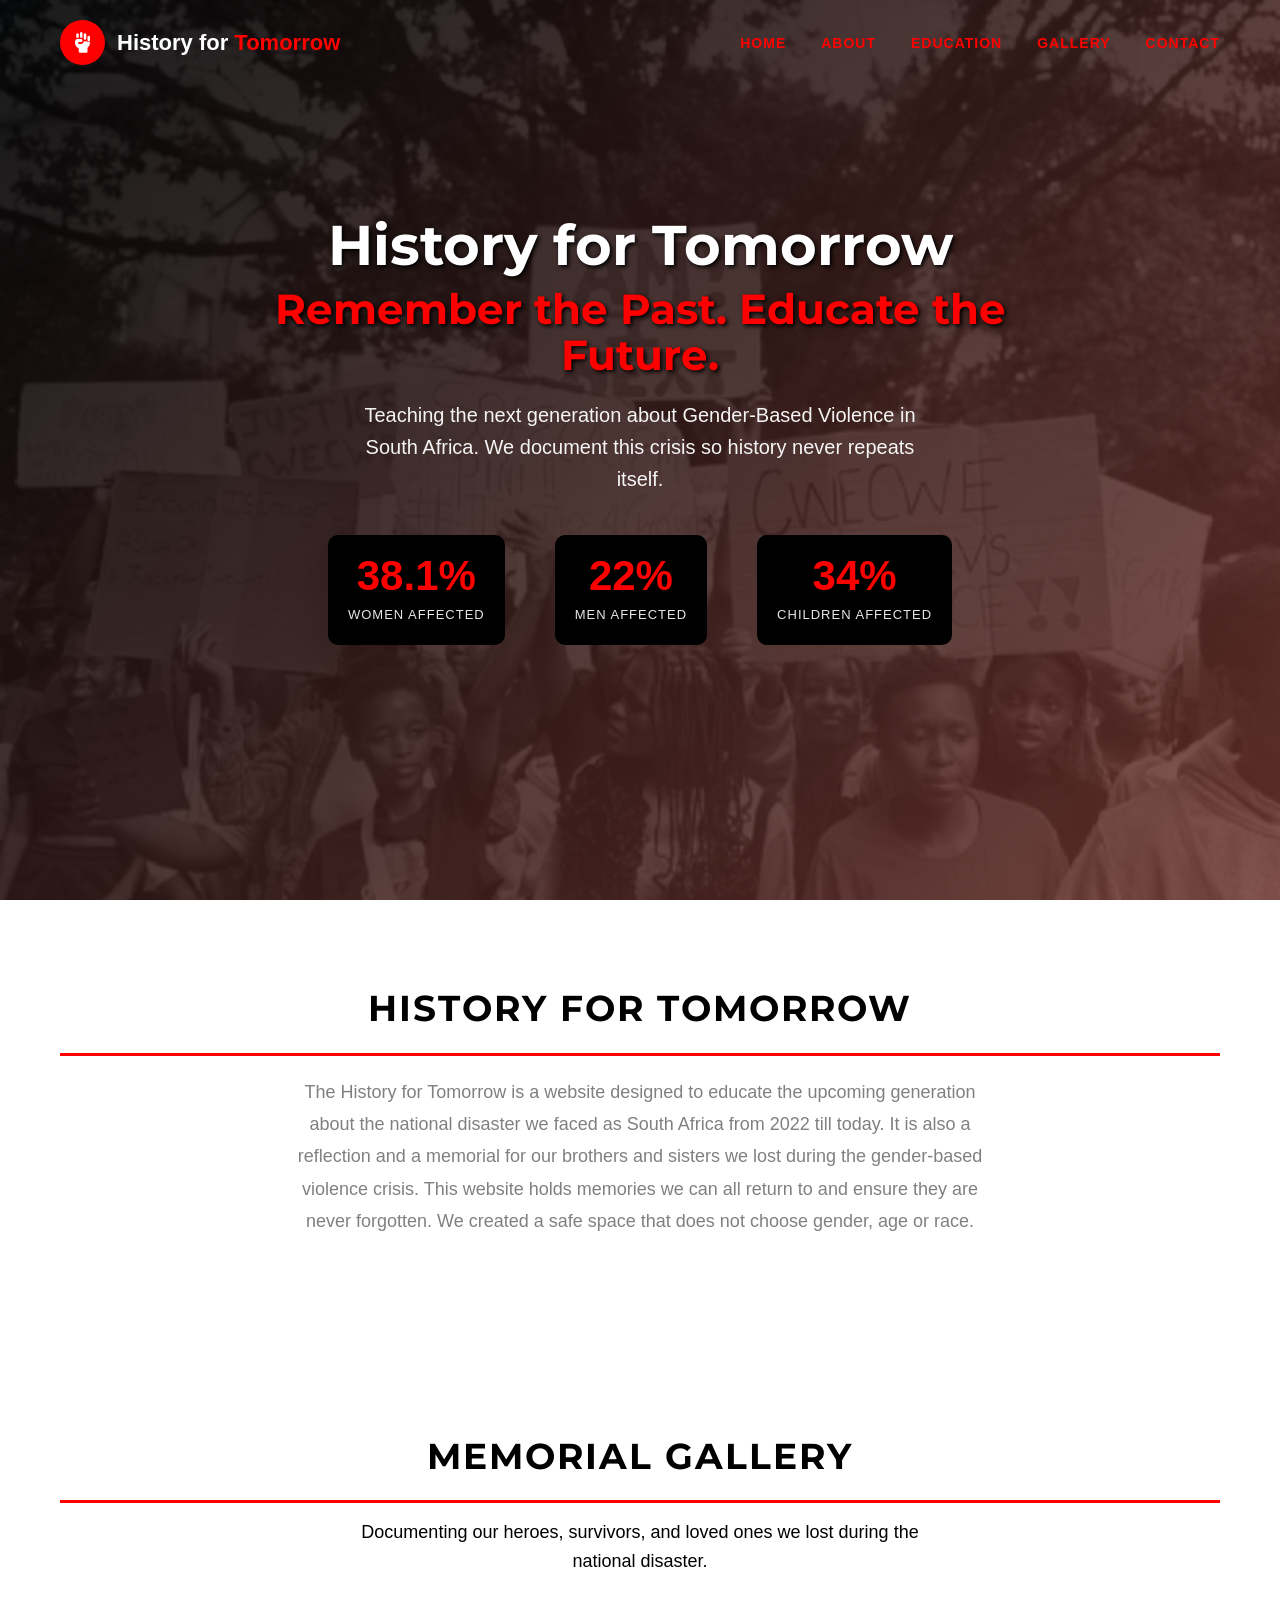
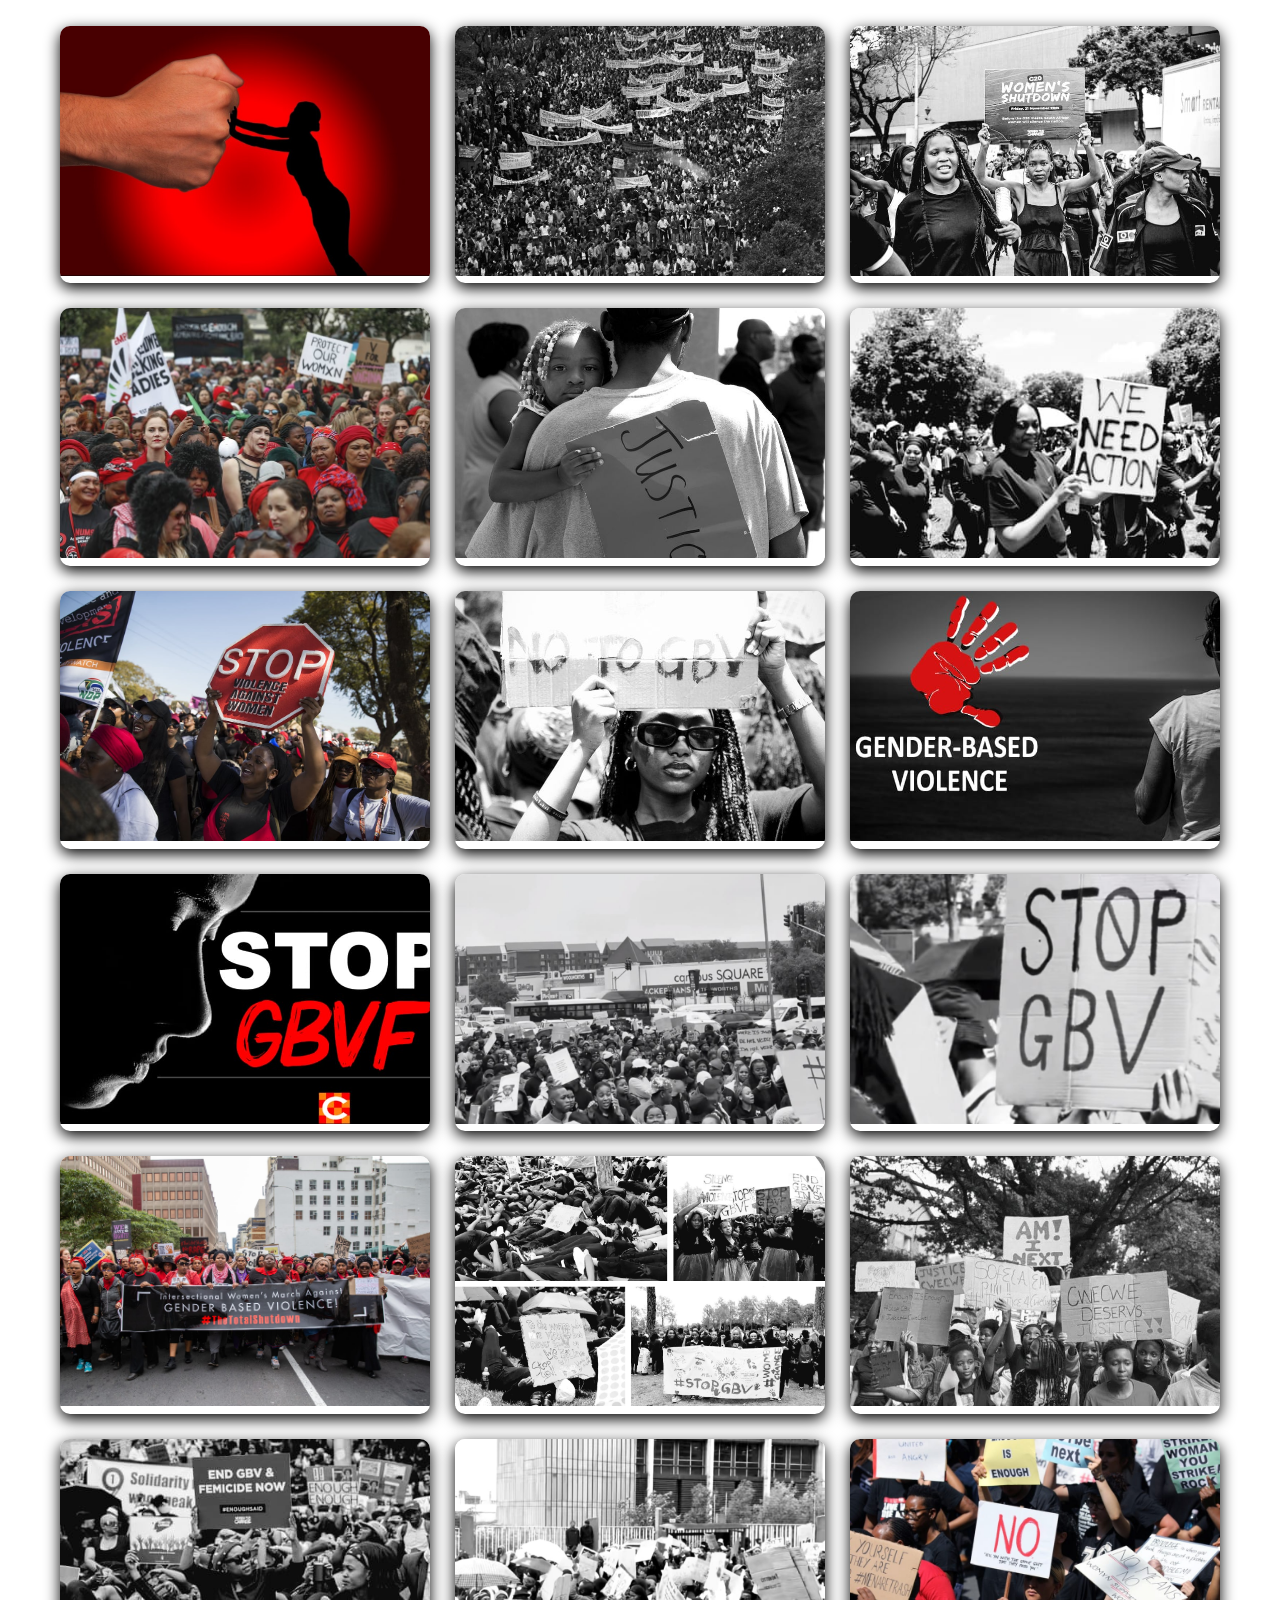
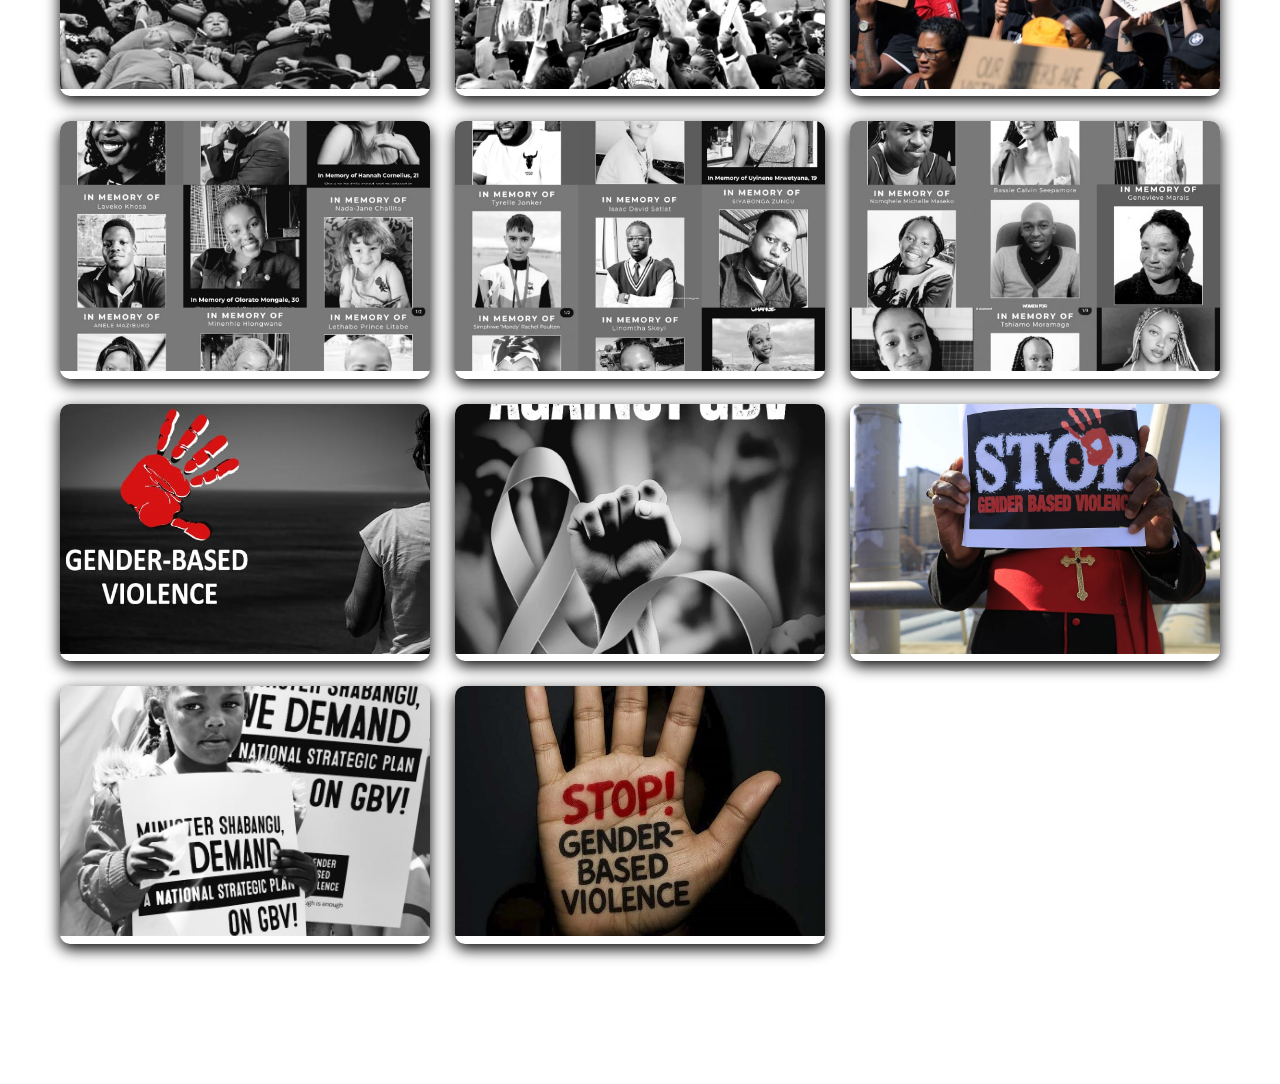
==== index.html @ b0c0fca8 "Added index.html" ====
<!DOCTYPE html>
<html lang="en">
<head>
<meta charset="UTF-8">
<meta name="viewport" content="width=device-width, initial-scale=1.0">
<title>History for Tomorrow</title>
</head>
<link href="https://fonts.googleapis.com/css2?family=Montserrat:wght@400;700&family=Open+Sans:wght@400;600&display=swap" rel="stylesheet">
<link rel="stylesheet" href="https://cdnjs.cloudflare.com/ajax/libs/font-awesome/6.4.0/css/all.min.css">
<link rel="stylesheet" href="style.css">
<link rel="Education" href="education.html" >
<link rel="contact" href="contact.html">
<link rel="API" href="API.design">

<body>

 <!--navigation section-->
<nav id="navbar">
   <div class="logo">
       <div class="logo-icon">
           <i class="fas fa-fist-raised"></i>
       </div>
       <div class="logo-text">History for <span>Tomorrow</span></div>
   </div>
   
   <ul>
       <li><a href="home">Home</a></li>
       <li><a href="#about">About</a></li>
       <li><a href="education.html">Education</a></li>
       <li><a href="gallery">Gallery</a></li>
       <li><a href="contact.html">Contact</a></li>
   </ul>
</nav>

<!--Hero Section-->
<section class="hero" id="home">
   <div class="hero-content">
       <h1>History for Tomorrow <span>Remember the Past. Educate the Future.</span></h1>
       <p class="hero-subtitle">
           Teaching the next generation about Gender-Based Violence in South Africa. 
           We document this crisis so history never repeats itself.
       </p>
       
       <div class="hero-stats">
           <div class="stat-item">
               <span class="stat-number">38.1%</span>
               <div class="stat-label">Women Affected</div>
           </div>
           <div class="stat-item">
               <span class="stat-number">22%</span>
               <div class="stat-label">Men Affected</div>
           </div>
           <div class="stat-item">
               <span class="stat-number">34%</span>
               <div class="stat-label">Children Affected</div>
           </div>
       </div>
   </div>
</section>

<!--About-->
<section class="about-preview" id="about">
   <h2>History For Tomorrow</h2>
   <p>
       The History for Tomorrow is a website designed to educate the upcoming generation about the national disaster
       we faced as South Africa from 2022 till today. It is also a reflection and a memorial for our brothers and sisters we lost during 
       the gender-based violence crisis. This website holds memories we can all return to and ensure they are never forgotten.
       We created a safe space that does not choose gender, age or race.
   </p>
</section>

<!--Gallery-->
<section class="gallery" id="gallery">
   <div class="gallery-header">
       <h2>Memorial Gallery</h2>
       <p>Documenting our heroes, survivors, and loved ones we lost during the national disaster.</p>
   </div>

   <div class="gallery-grid" id="gallery-grid">
<div class="gallery-item">
           <img src="images/WhatsApp Image 2026-03-24 at 21.37.34.jpeg">
       </div>
       <div class="gallery-item">
           <img src="images/WhatsApp Image 2026-03-13 at 19.49.07 (3).jpeg">
       </div>

       <div class="gallery-item">
           <img src="images/WhatsApp Image 2026-03-13 at 19.49.00 (1).jpeg">
       </div>
<div class="gallery-item">
           <img src="images/WhatsApp Image 2026-03-24 at 21.37.33.jpeg">
       </div>

       <div class="gallery-item">
           <img src="images/WhatsApp Image 2026-03-13 at 19.49.06 (1).jpeg" >
       </div>

       <div class="gallery-item">
           <img src="images/WhatsApp Image 2026-03-13 at 19.49.01 (3).jpeg" >
       </div>
       <div class="gallery-item">
           <img src="images/WhatsApp Image 2026-03-24 at 21.37.38.jpeg">
       </div>

       <div class="gallery-item">
           <img src="images/WhatsApp Image 2026-03-21 at 16.39.59.jpeg">
       </div>
       <div class="gallery-item">
           <img src="images/WhatsApp Image 2026-03-24 at 21.39.19.jpeg">
       </div>

       <div class="gallery-item">
           <img src="images/WhatsApp Image 2026-03-24 at 21.48.16.jpeg">
       </div>
       <div class="gallery-item">
           <img src="images/pictreee.jpeg" >
       </div>

       <div class="gallery-item">
           <img src="images/WhatsApp Image 2026-03-21 at 16.39.55.jpeg" >
       </div>
<div class="gallery-item">
           <img src="images/WhatsApp Image 2026-03-24 at 21.37.39.jpeg" >
       </div>
       <div class="gallery-item">
           <img src="images/WhatsApp Image 2026-03-21 at 16.39.58.jpeg" >
       </div>

       <div class="gallery-item">
           <img src="images/WhatsApp Image 2026-03-13 at 19.49.07 (2) - Copy.jpeg">
       </div>

       <div class="gallery-item">
           <img src="images/WhatsApp Image 2026-03-21 at 16.39.56.jpeg" >
       </div>

       <div class="gallery-item">
           <img src="images/WhatsApp Image 2026-03-21 at 16.39.57.jpeg" >
       </div>
<div class="gallery-item">
           <img src="images/17.jpeg">
       </div>
       <div class="gallery-item">
           <img src="images/WhatsApp Image 2026-03-21 at 16.39.54.jpeg" >
       </div>

       <div class="gallery-item">
           <img src="images/WhatsApp Image 2026-03-21 at 16.39.60.jpeg">
       </div>

       <div class="gallery-item">
           <img src="images/WhatsApp Image 2026-03-21 at 16.39.70.jpeg">
       </div>
<div class="gallery-item">
           <img src="images/WhatsApp Image 2026-03-24 at 21.39.19.jpeg" >
       </div>
       <div class="gallery-item">
           <img src="images/WhatsApp Image 2026-03-24 at 18.54.27.jpeg">
       </div>
<div class="gallery-item">
           <img src="images/WhatsApp Image 2026-03-24 at 21.48.18.jpeg">
       </div>
       <div class="gallery-item">
           <img src="images/WhatsApp Image 2026-03-24 at 18.54.29.jpeg">
       </div>

       <div class="gallery-item">
           <img src="images/WhatsApp Image 2026-03-24 at 18.54.30.jpeg">
       </div>

   </div>
</section>

</body>
</html>
---- style.css ----
* {
   margin: 0;
   padding: 0;
   box-sizing: border-box;
}

body {
   font-family: 'Open Sans', sans-serif;
   color:red;
   line-height: 1.6;
}

h1, h2, h3 {
   font-family: 'Montserrat', sans-serif;
   font-weight: 700;
}
/* Navigation */

nav {
   display: flex;
   justify-content: space-between;
   align-items: center;
   padding: 20px 60px;
   position: fixed;
   width: 100%;
   top: 0;
   z-index: 1000;
   transition: all 0.3s ease;
   background: transparent;
}

nav.scrolled {
   background-color: white;
   box-shadow: 0 2px 10px black;
   padding: 15px 60px;
}

nav.scrolled .logo-text,
nav.scrolled ul li a {
   color: black;
}

.logo {
   display: flex;
   align-items: center;
   gap: 12px;
}

.logo-icon {
   width: 45px;
   height: 45px;
   background: red;
   border-radius: 50%;
   display: flex;
   align-items: center;
   justify-content: center;
   color: white;
   font-size: 20px;
}

.logo-text {
   color: white;
   font-weight: 700;
   font-size: 22px;
}

.logo-text span {
   color:red;
}

nav ul {
   display: flex;
   list-style: none;
   gap: 35px;
}

nav ul li a {
   text-decoration: none;
   color:red;
   font-weight: 600;
   font-size: 14px;
   text-transform: uppercase;
   letter-spacing: 1px;
   transition: color 0.3s ease;
}

nav ul li a:hover {
   color:red;
}

/* Hero Section */

.hero {
   height: 100vh;
   background: linear-gradient(135deg, rgba(1, 3, 4, 0.9) 0%, rgba(107, 48, 42, 0.8) 100%), 
               url(images/WhatsApp\ Image\ 2026-03-13\ at\ 19.49.07\ \(2\)\ -\ Copy.jpeg) center/cover;
   display: flex;
   justify-content: center;
   align-items: center;
   text-align: center;
   color: white;
   position: relative;
}

.hero-content {
   max-width: 800px;
   padding: 0 30px;
}

.hero-content {
   max-width: 800px;
   padding: 0 30px;
}


@keyframes pulse {
   0% { transform: scale(1); }
   50% { transform: scale(1.05); }
   100% { transform: scale(1); }
}

.hero h1 {
   font-size: 56px;
   font-weight: 700;
   margin-bottom: 20px;
   line-height: 1.1;
   text-shadow: 2px 2px 4px black;
}

.hero h1 span {
   color: red;
   display: block;
   font-size: 42px;
   margin-top: 10px;
}

.hero-subtitle {
   font-size: 20px;
   font-weight: 400;
   margin-bottom: 40px;
   opacity: 0.95;
   max-width: 600px;
   margin-left: auto;
   margin-right: auto;
}

.hero-stats {
   display: flex;
   justify-content: center;
   gap: 50px;
   margin: 40px 0;
   flex-wrap: wrap;
}

.stat-item {
   text-align: center;
   background: black;
   padding: 20px;
   border-radius: 10px;
   min-width: 120px;
}

.stat-number {
   font-size: 42px;
   font-weight: 700;
   color: red;
   display: block;
   line-height: 1;
}

.stat-label {
   font-size: 13px;
   text-transform: uppercase;
   letter-spacing: 1px;
   opacity: 0.9;
   margin-top: 8px;
}

.hero-cta {
   display: flex;
   gap: 20px;
   justify-content: center;
   flex-wrap: wrap;
   margin-top: 40px;
}

.btn {
   padding: 16px 40px;
   border: none;
   border-radius: 50px;
   font-size: 16px;
   font-weight: 700;
   cursor: pointer;
   transition: all 0.3s ease;
   text-transform: uppercase;
   letter-spacing: 1px;
   text-decoration: none;
   display: inline-block;
}

.btn-primary {
   background: red;
   color: white;
}

.btn-primary:hover {
   background: red;
   transform: translateY(-3px);
   box-shadow: 0 10px 30px red;
}

.btn-secondary {
   background: transparent;
   color: white;
   border: 2px solid white;
}

.btn-secondary:hover {
   background: white;
   color: #2c3e50;
   transform: translateY(-3px);
}

/* About Preview Section */

.about-preview {
   padding: 80px 60px;
   background: white;
   text-align: center;
}

.about-preview h2 {
   font-size: 36px;
   color: black;
   margin-bottom: 20px;
}

.about-preview p {
   font-size: 18px;
   color: grey;
   max-width: 700px;
   margin: 0 auto 30px;
   line-height: 1.8;
}


/* Gallery Section */
.gallery {
   padding: 80px 60px;
   background:white;
}

.gallery-header {
   text-align: center;
   margin-bottom: 50px;
}

.gallery-header h2 {
   font-size: 36px;
   color: black;
   margin-bottom: 15px;
}

.gallery-header p {
   font-size: 18px;
   color: black;
   max-width: 600px;
   margin: 0 auto;
}

.gallery-tabs {
   display: flex;
   justify-content: center;
   gap: 20px;
   margin-bottom: 40px;
   flex-wrap: wrap;
}

.tab-btn {
   padding: 12px 30px;
   border: 2px solid red;
   background: transparent;
   color: red;
   border-radius: 30px;
   cursor: pointer;
   font-weight: 600;
   transition: all 0.3s ease;
}

.tab-btn.active,
.tab-btn:hover {
   background:red;
   color: white;
}

.gallery-grid {
   display: grid;
   grid-template-columns: repeat(auto-fit, minmax(300px, 1fr));
   gap: 25px;
   margin-bottom: 60px;
}

.gallery-item {
   position: relative;
   overflow: hidden;
   border-radius: 10px;
   box-shadow: 0 5px 15px black;
   transition: transform 0.3s ease;
   cursor: pointer;
}

.gallery-item:hover {
   transform: translateY(-5px);
   box-shadow: 0 15px 30px black;
}

.gallery-item img {
   width: 100%;
   height: 250px;
   object-fit: cover;
   transition: transform 0.3s ease;
}

.gallery-item:hover img {
   transform: scale(1.1);
}

.gallery-overlay {
   position: absolute;
   bottom: 0;
   left: 0;
   right: 0;
   background: linear-gradient(to top, black , transparent);
   color: white;
   padding: 20px;
   transform: translateY(100%);
   transition: transform 0.3s ease;
}

.gallery-item:hover .gallery-overlay {
   transform: translateY(0);
}

.gallery-overlay h3 {
   font-size: 18px;
   margin-bottom: 5px;
}

.gallery-overlay p {
   font-size: 14px;
   opacity: 0.9;
}

/*Education section*/

.education {
   padding: 80px 60px;
   background: white;
   text-align: center;
}

.education h2 {
   font-size: 36px;
   color: black;
   margin-bottom: 20px;
}

.education p {
   font-size: 18px;
   color: grey;
   max-width: 700px;
   margin: 0 auto 30px;
   line-height: 1.8;
}

    /*Contact section*/

       * {
           box-sizing: border-box;
           padding: 0;
           margin: 0;
       }

       body {
           min-height: 100vh;
           display: flex;
           flex-direction: column;
           font-family: 'Segoe UI', Tahoma, Geneva, Verdana, sans-serif;
           background-color: white;
       }
       .main-content {
           flex: 1;
           display: flex;
           align-items: center;
           justify-content: center;
           padding: 40px 20px;
       }

       .container {
           width: 100%;
           max-width: 400px;
           padding: 40px;
           background-color: white;
           border: 3px solid black;
           box-shadow: 8px 8px 0px red;
           text-align: center;
       }

       h2 {
           margin-bottom: 25px;
           color: black;
           font-size: 28px;
           text-transform: uppercase;
           letter-spacing: 2px;
           border-bottom: 3px solid red;
           padding-bottom: 15px;
       }

       input, textarea {
           width: 100%;
           padding: 12px;
           margin: 10px 0;
           border: 2px solid black;
           outline: none;
           font-size: 14px;
           transition: all 0.3s ease;
       }

       input:focus, textarea:focus {
           border-color: red;
           box-shadow: 4px 4px 0px black;
       }

       textarea {
           resize: vertical;
           min-height: 120px;
       }

       button {
           border: 2px solid black;
           background-color: hsl(0, 99%, 36%);
           padding: 12px 40px;
           color: white;
           font-size: 16px;
           font-weight: bold;
           text-transform: uppercase;
           cursor: pointer;
           margin-top: 15px;
           transition: all 0.3s ease;
           box-shadow: 4px 4px 0px black;
       }

       button:hover {
           background-color: black;
           transform: translate(-2px, -2px);
           box-shadow: 6px 6px 0px red;
       }

       /* Footer Styles */
       footer {
           background-color: black;
           color: white;
           width: 100%;
       }

       .footer-content {
           display: flex;
           flex-direction: column;
           align-items: center;
           padding: 40px 20px;
       }

       .footer-content h3 {
           font-size: 24px;
           color: red;
           margin-bottom: 20px;
           text-transform: uppercase;
           letter-spacing: 3px;
       }

       .social-links {
           display: flex;
           gap: 30px;
           list-style: none;
           margin-bottom: 30px;
       }

       .social-links li a {
           color: white;
           text-decoration: none;
           font-size: 16px;
           font-weight: bold;
           text-transform: uppercase;
           letter-spacing: 1px;
           padding: 8px 16px;
           border: 2px solid white;
           transition: all 0.3s ease;
           display: inline-block;
       }

       .social-links li a:hover {
           background-color: red;
           border-color: red;
           color: white;
           transform: translateY(-3px);
       }

       .bottom-bar {
           background-color: red;
           text-align: center;
           padding: 20px;
           border-top: 3px solid white;
       }

       .bottom-bar p {
           font-size: 14px;
           font-weight: bold;
           color: white;
           letter-spacing: 1px;
       }
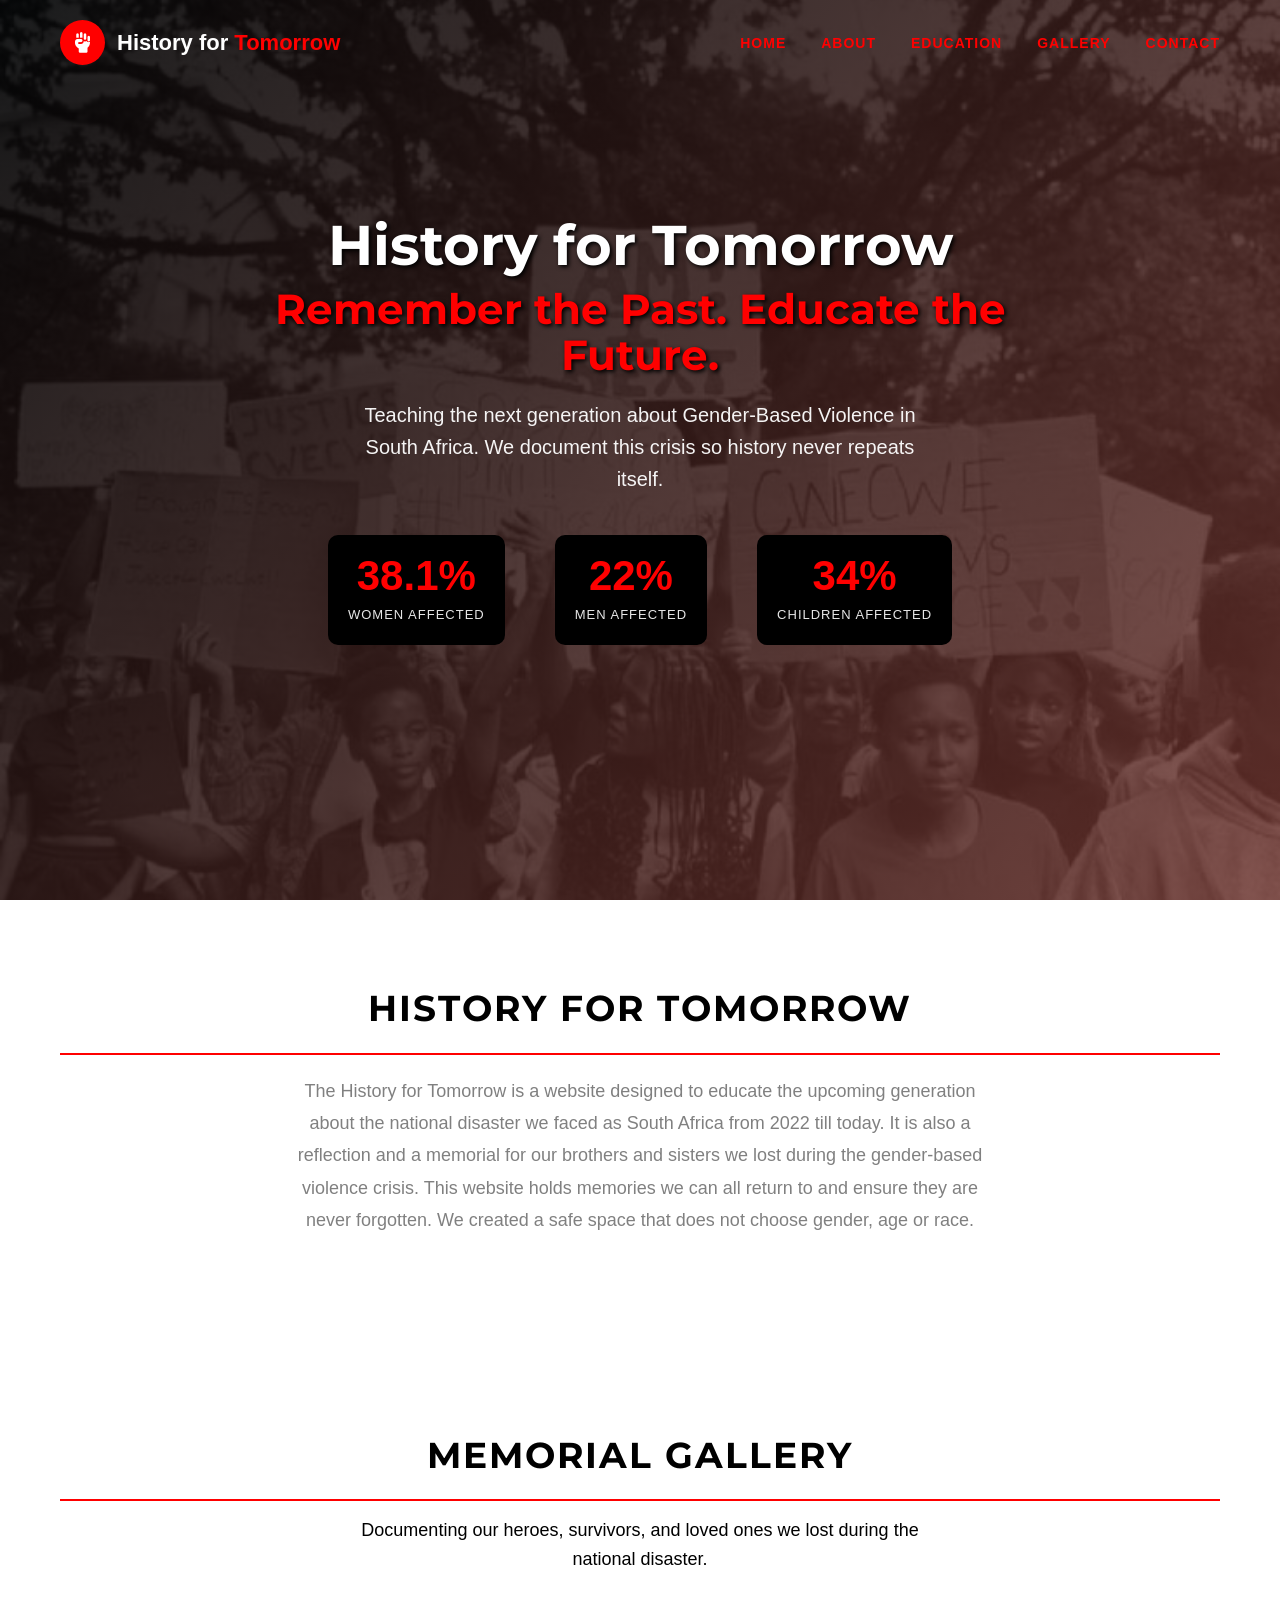
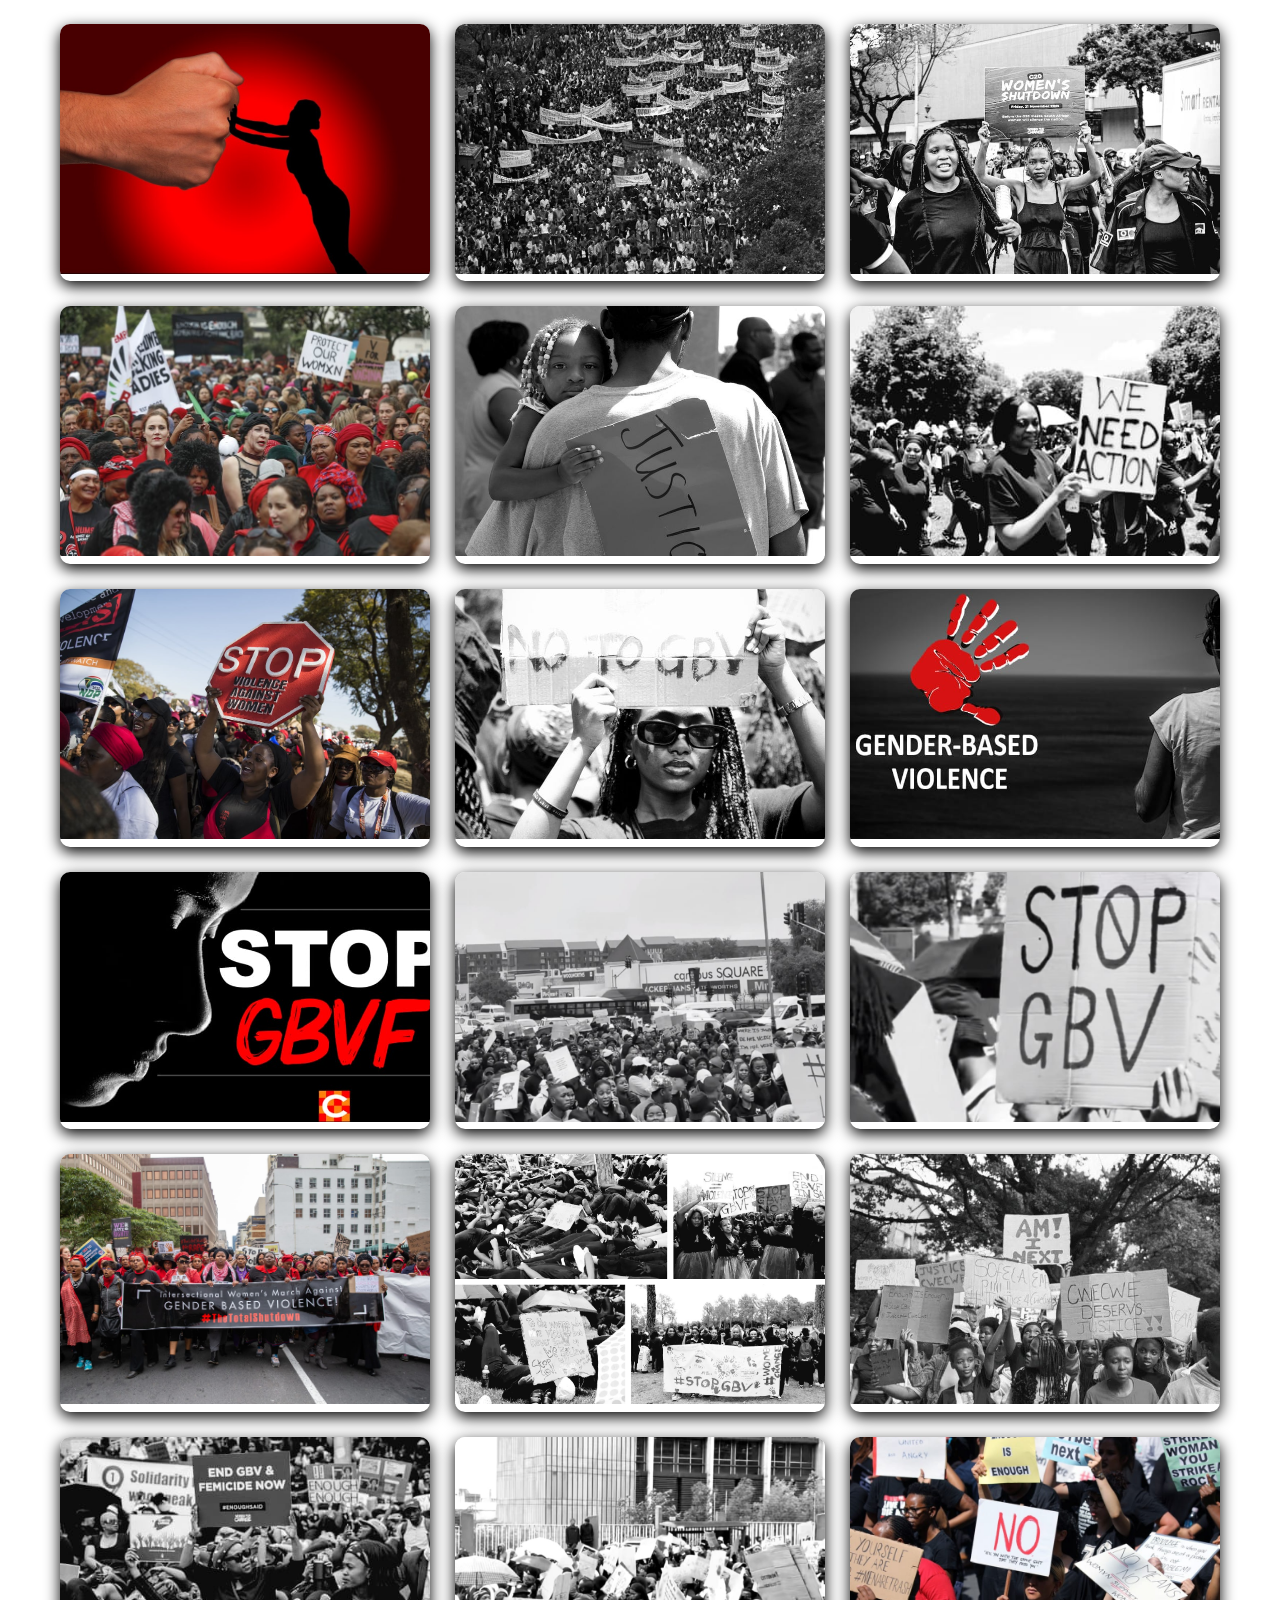
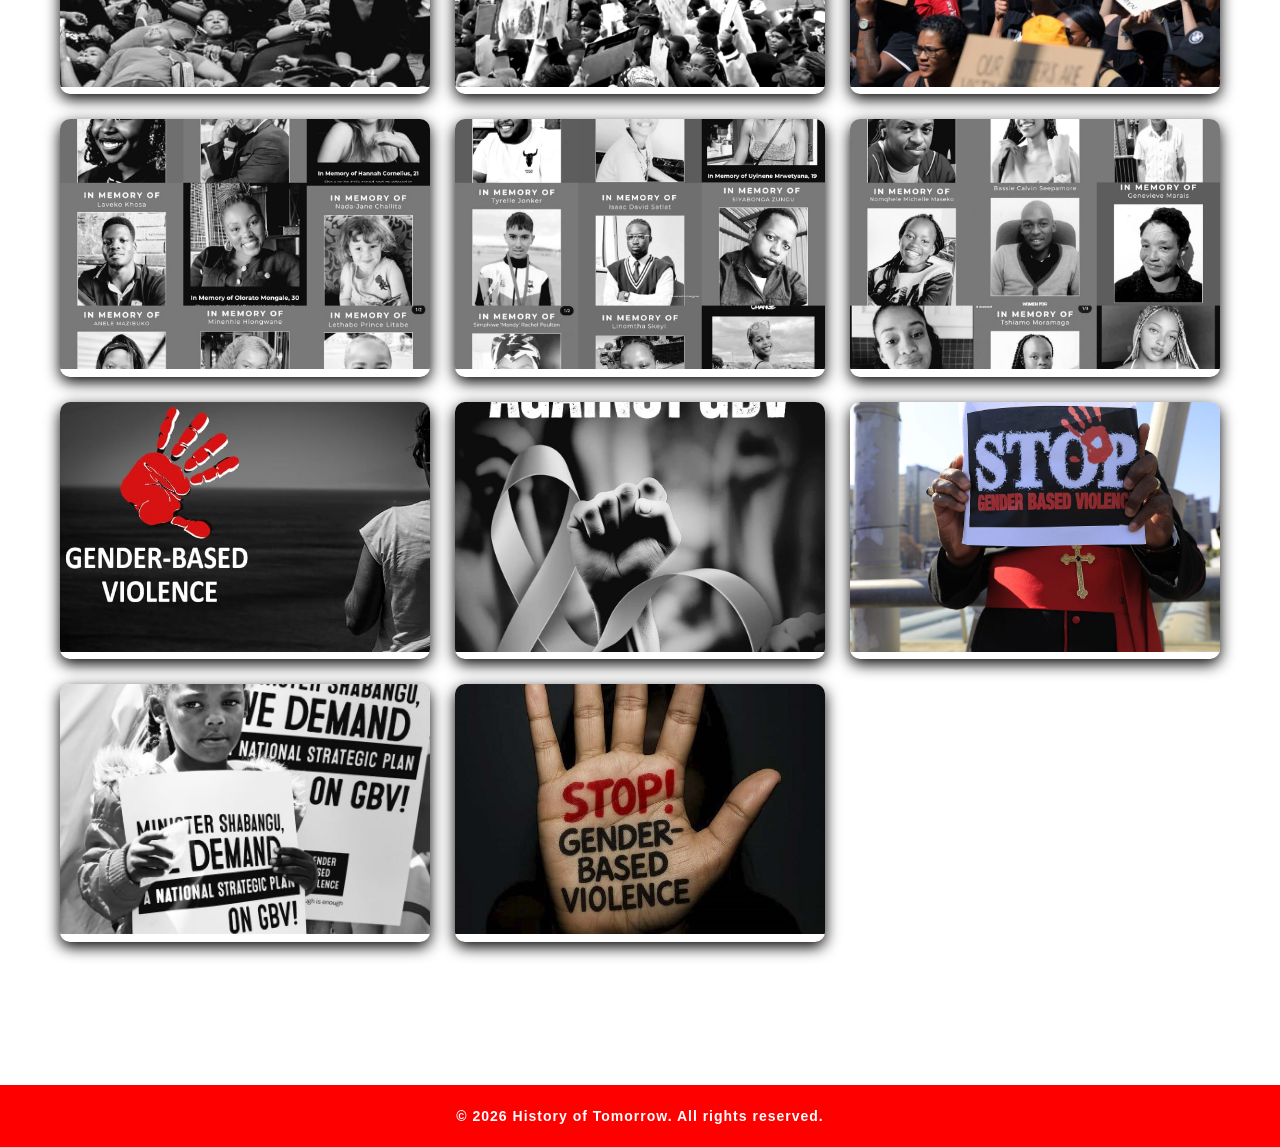
==== commit 8602b1cb: "Update website" ====
--- a/index.html
+++ b/index.html
@@ -1,175 +1,177 @@
 <!DOCTYPE html>
 <html lang="en">
 <head>
-<meta charset="UTF-8">
-<meta name="viewport" content="width=device-width, initial-scale=1.0">
-<title>History for Tomorrow</title>
+    <meta charset="UTF-8">
+    <meta name="viewport" content="width=device-width, initial-scale=1.0">
+    <title>History for Tomorrow</title>
+
+    <link href="https://fonts.googleapis.com/css2?family=Montserrat:wght@400;700;800&family=Open+Sans:wght@400;600&display=swap" rel="stylesheet">
+    <link rel="stylesheet" href="https://cdnjs.cloudflare.com/ajax/libs/font-awesome/6.4.0/css/all.min.css">
+    <link rel="stylesheet" href="style.css">
 </head>
-<link href="https://fonts.googleapis.com/css2?family=Montserrat:wght@400;700&family=Open+Sans:wght@400;600&display=swap" rel="stylesheet">
-<link rel="stylesheet" href="https://cdnjs.cloudflare.com/ajax/libs/font-awesome/6.4.0/css/all.min.css">
-<link rel="stylesheet" href="style.css">
-<link rel="Education" href="education.html" >
-<link rel="contact" href="contact.html">
-<link rel="API" href="API.design">
-
 <body>
 
- <!--navigation section-->
-<nav id="navbar">
-   <div class="logo">
-       <div class="logo-icon">
-           <i class="fas fa-fist-raised"></i>
-       </div>
-       <div class="logo-text">History for <span>Tomorrow</span></div>
-   </div>
-   
-   <ul>
-       <li><a href="home">Home</a></li>
-       <li><a href="#about">About</a></li>
-       <li><a href="education.html">Education</a></li>
-       <li><a href="gallery">Gallery</a></li>
-       <li><a href="contact.html">Contact</a></li>
-   </ul>
-</nav>
+    <!-- Navigation -->
+    <nav id="navbar">
+        <div class="logo">
+            <div class="logo-icon">
+                <i class="fas fa-fist-raised"></i>
+            </div>
+            <div class="logo-text">
+                History for <span>Tomorrow</span>
+            </div>
+        </div>
 
-<!--Hero Section-->
-<section class="hero" id="home">
-   <div class="hero-content">
-       <h1>History for Tomorrow <span>Remember the Past. Educate the Future.</span></h1>
-       <p class="hero-subtitle">
-           Teaching the next generation about Gender-Based Violence in South Africa. 
-           We document this crisis so history never repeats itself.
-       </p>
-       
-       <div class="hero-stats">
-           <div class="stat-item">
-               <span class="stat-number">38.1%</span>
-               <div class="stat-label">Women Affected</div>
-           </div>
-           <div class="stat-item">
-               <span class="stat-number">22%</span>
-               <div class="stat-label">Men Affected</div>
-           </div>
-           <div class="stat-item">
-               <span class="stat-number">34%</span>
-               <div class="stat-label">Children Affected</div>
-           </div>
-       </div>
-   </div>
-</section>
+        <ul class="nav-links">
+            <li><a href="#home">Home</a></li>
+            <li><a href="#about">About</a></li>
+            <li><a href="education.html">Education</a></li>
+            <li><a href="#gallery">Gallery</a></li>
+            <li><a href="contact.html">Contact</a></li>
+        </ul>
+    </nav>
 
-<!--About-->
-<section class="about-preview" id="about">
-   <h2>History For Tomorrow</h2>
-   <p>
-       The History for Tomorrow is a website designed to educate the upcoming generation about the national disaster
-       we faced as South Africa from 2022 till today. It is also a reflection and a memorial for our brothers and sisters we lost during 
-       the gender-based violence crisis. This website holds memories we can all return to and ensure they are never forgotten.
-       We created a safe space that does not choose gender, age or race.
-   </p>
-</section>
+    <!-- Hero Section -->
+    <section class="hero" id="home">
+        <div class="hero-content">
+            <h1>
+                History for Tomorrow
+                <span>Remember the Past. Educate the Future.</span>
+            </h1>
 
-<!--Gallery-->
-<section class="gallery" id="gallery">
-   <div class="gallery-header">
-       <h2>Memorial Gallery</h2>
-       <p>Documenting our heroes, survivors, and loved ones we lost during the national disaster.</p>
+            <p class="hero-subtitle">
+                Teaching the next generation about Gender-Based Violence in South Africa.
+                We document this crisis so history never repeats itself.
+            </p>
+
+            <div class="hero-stats">
+                <div class="stat-item">
+                    <span class="stat-number">38.1%</span>
+                    <div class="stat-label">Women Affected</div>
+                </div>
+
+                <div class="stat-item">
+                    <span class="stat-number">22%</span>
+                    <div class="stat-label">Men Affected</div>
+                </div>
+
+                <div class="stat-item">
+                    <span class="stat-number">34%</span>
+                    <div class="stat-label">Children Affected</div>
+                </div>
+            </div>
+        </div>
+    </section>
+
+    <!-- About Section -->
+    <section class="about-preview" id="about">
+        <h2>History For Tomorrow</h2>
+        <p>
+            The History for Tomorrow is a website designed to educate the upcoming generation
+            about the national disaster we faced as South Africa from 2022 till today.
+            It is also a reflection and a memorial for our brothers and sisters we lost during
+            the gender-based violence crisis. This website holds memories we can all return to
+            and ensure they are never forgotten. We created a safe space that does not choose
+            gender, age or race.
+        </p>
+    </section>
+
+    <!-- Gallery Section -->
+    <section class="gallery" id="gallery">
+        <div class="gallery-header">
+            <h2>Memorial Gallery</h2>
+            <p>
+                Documenting our heroes, survivors, and loved ones we lost during the national disaster.
+            </p>
+        </div>
+
+        <div class="gallery-grid">
+            <div class="gallery-item">
+                <img src="images/WhatsApp Image 2026-03-24 at 21.37.34.jpeg" alt="Gallery image 1">
+            </div>
+            <div class="gallery-item">
+                <img src="images/WhatsApp Image 2026-03-13 at 19.49.07 (3).jpeg" alt="Gallery image 2">
+            </div>
+            <div class="gallery-item">
+                <img src="images/WhatsApp Image 2026-03-13 at 19.49.00 (1).jpeg" alt="Gallery image 3">
+            </div>
+            <div class="gallery-item">
+                <img src="images/WhatsApp Image 2026-03-24 at 21.37.33.jpeg" alt="Gallery image 4">
+            </div>
+            <div class="gallery-item">
+                <img src="images/WhatsApp Image 2026-03-13 at 19.49.06 (1).jpeg" alt="Gallery image 5">
+            </div>
+            <div class="gallery-item">
+                <img src="images/WhatsApp Image 2026-03-13 at 19.49.01 (3).jpeg" alt="Gallery image 6">
+            </div>
+            <div class="gallery-item">
+                <img src="images/WhatsApp Image 2026-03-24 at 21.37.38.jpeg" alt="Gallery image 7">
+            </div>
+            <div class="gallery-item">
+                <img src="images/WhatsApp Image 2026-03-21 at 16.39.59.jpeg" alt="Gallery image 8">
+            </div>
+            <div class="gallery-item">
+                <img src="images/WhatsApp Image 2026-03-24 at 21.39.19.jpeg" alt="Gallery image 9">
+            </div>
+            <div class="gallery-item">
+                <img src="images/WhatsApp Image 2026-03-24 at 21.48.16.jpeg" alt="Gallery image 10">
+            </div>
+            <div class="gallery-item">
+                <img src="images/pictreee.jpeg" alt="Gallery image 11">
+            </div>
+            <div class="gallery-item">
+                <img src="images/WhatsApp Image 2026-03-21 at 16.39.55.jpeg" alt="Gallery image 12">
+            </div>
+            <div class="gallery-item">
+                <img src="images/WhatsApp Image 2026-03-24 at 21.37.39.jpeg" alt="Gallery image 13">
+            </div>
+            <div class="gallery-item">
+                <img src="images/WhatsApp Image 2026-03-21 at 16.39.58.jpeg" alt="Gallery image 14">
+            </div>
+            <div class="gallery-item">
+                <img src="images/WhatsApp Image 2026-03-13 at 19.49.07 (2) - Copy.jpeg" alt="Gallery image 15">
+            </div>
+            <div class="gallery-item">
+                <img src="images/WhatsApp Image 2026-03-21 at 16.39.56.jpeg" alt="Gallery image 16">
+            </div>
+            <div class="gallery-item">
+                <img src="images/WhatsApp Image 2026-03-21 at 16.39.57.jpeg" alt="Gallery image 17">
+            </div>
+            <div class="gallery-item">
+                <img src="images/17.jpeg" alt="Gallery image 18">
+            </div>
+            <div class="gallery-item">
+                <img src="images/WhatsApp Image 2026-03-21 at 16.39.54.jpeg" alt="Gallery image 19">
+            </div>
+            <div class="gallery-item">
+                <img src="images/WhatsApp Image 2026-03-21 at 16.39.60.jpeg" alt="Gallery image 20">
+            </div>
+            <div class="gallery-item">
+                <img src="images/WhatsApp Image 2026-03-21 at 16.39.70.jpeg" alt="Gallery image 21">
+            </div>
+            <div class="gallery-item">
+                <img src="images/WhatsApp Image 2026-03-24 at 21.39.19.jpeg" alt="Gallery image 22">
+            </div>
+            <div class="gallery-item">
+                <img src="images/WhatsApp Image 2026-03-24 at 18.54.27.jpeg" alt="Gallery image 23">
+            </div>
+            <div class="gallery-item">
+                <img src="images/WhatsApp Image 2026-03-24 at 21.48.18.jpeg" alt="Gallery image 24">
+            </div>
+            <div class="gallery-item">
+                <img src="images/WhatsApp Image 2026-03-24 at 18.54.29.jpeg" alt="Gallery image 25">
+            </div>
+            <div class="gallery-item">
+                <img src="images/WhatsApp Image 2026-03-24 at 18.54.30.jpeg" alt="Gallery image 26">
+            </div>
+        </div>
+    </section>
+
    </div>
 
-   <div class="gallery-grid" id="gallery-grid">
-<div class="gallery-item">
-           <img src="images/WhatsApp Image 2026-03-24 at 21.37.34.jpeg">
+       <div class="bottom-bar">
+           <p>© 2026 History of Tomorrow. All rights reserved.</p>
        </div>
-       <div class="gallery-item">
-           <img src="images/WhatsApp Image 2026-03-13 at 19.49.07 (3).jpeg">
-       </div>
-
-       <div class="gallery-item">
-           <img src="images/WhatsApp Image 2026-03-13 at 19.49.00 (1).jpeg">
-       </div>
-<div class="gallery-item">
-           <img src="images/WhatsApp Image 2026-03-24 at 21.37.33.jpeg">
-       </div>
-
-       <div class="gallery-item">
-           <img src="images/WhatsApp Image 2026-03-13 at 19.49.06 (1).jpeg" >
-       </div>
-
-       <div class="gallery-item">
-           <img src="images/WhatsApp Image 2026-03-13 at 19.49.01 (3).jpeg" >
-       </div>
-       <div class="gallery-item">
-           <img src="images/WhatsApp Image 2026-03-24 at 21.37.38.jpeg">
-       </div>
-
-       <div class="gallery-item">
-           <img src="images/WhatsApp Image 2026-03-21 at 16.39.59.jpeg">
-       </div>
-       <div class="gallery-item">
-           <img src="images/WhatsApp Image 2026-03-24 at 21.39.19.jpeg">
-       </div>
-
-       <div class="gallery-item">
-           <img src="images/WhatsApp Image 2026-03-24 at 21.48.16.jpeg">
-       </div>
-       <div class="gallery-item">
-           <img src="images/pictreee.jpeg" >
-       </div>
-
-       <div class="gallery-item">
-           <img src="images/WhatsApp Image 2026-03-21 at 16.39.55.jpeg" >
-       </div>
-<div class="gallery-item">
-           <img src="images/WhatsApp Image 2026-03-24 at 21.37.39.jpeg" >
-       </div>
-       <div class="gallery-item">
-           <img src="images/WhatsApp Image 2026-03-21 at 16.39.58.jpeg" >
-       </div>
-
-       <div class="gallery-item">
-           <img src="images/WhatsApp Image 2026-03-13 at 19.49.07 (2) - Copy.jpeg">
-       </div>
-
-       <div class="gallery-item">
-           <img src="images/WhatsApp Image 2026-03-21 at 16.39.56.jpeg" >
-       </div>
-
-       <div class="gallery-item">
-           <img src="images/WhatsApp Image 2026-03-21 at 16.39.57.jpeg" >
-       </div>
-<div class="gallery-item">
-           <img src="images/17.jpeg">
-       </div>
-       <div class="gallery-item">
-           <img src="images/WhatsApp Image 2026-03-21 at 16.39.54.jpeg" >
-       </div>
-
-       <div class="gallery-item">
-           <img src="images/WhatsApp Image 2026-03-21 at 16.39.60.jpeg">
-       </div>
-
-       <div class="gallery-item">
-           <img src="images/WhatsApp Image 2026-03-21 at 16.39.70.jpeg">
-       </div>
-<div class="gallery-item">
-           <img src="images/WhatsApp Image 2026-03-24 at 21.39.19.jpeg" >
-       </div>
-       <div class="gallery-item">
-           <img src="images/WhatsApp Image 2026-03-24 at 18.54.27.jpeg">
-       </div>
-<div class="gallery-item">
-           <img src="images/WhatsApp Image 2026-03-24 at 21.48.18.jpeg">
-       </div>
-       <div class="gallery-item">
-           <img src="images/WhatsApp Image 2026-03-24 at 18.54.29.jpeg">
-       </div>
-
-       <div class="gallery-item">
-           <img src="images/WhatsApp Image 2026-03-24 at 18.54.30.jpeg">
-       </div>
-
-   </div>
-</section>
 
 </body>
 </html>
--- a/style.css
+++ b/style.css
@@ -1,4 +1,5 @@
  * {
+
    margin: 0;
    padding: 0;
    box-sizing: border-box;
@@ -519,4 +520,344 @@
            letter-spacing: 1px;
        }
 
-       +      * {
+    box-sizing: border-box;
+    padding: 0;
+    margin: 0;
+}
+
+body {
+    min-height: 100vh;
+    display: flex;
+    flex-direction: column;
+    font-family: 'Segoe UI', Tahoma, Geneva, Verdana, sans-serif;
+    background-color: #f2f2f2;
+}
+
+/* Main Content Area */
+.main-content {
+    flex: 1;
+    display: flex;
+    justify-content: center;
+    align-items: flex-start;
+    padding: 60px 20px;
+}
+
+.container {
+    width: 100%;
+    max-width: 420px;
+    padding: 35px;
+    background-color: white;
+    border: 3px solid black;
+    box-shadow: 8px 8px 0px red;
+    text-align: center;
+}
+
+h2 {
+    margin-bottom: 25px;
+    color: black;
+    font-size: 28px;
+    text-transform: uppercase;
+    letter-spacing: 2px;
+    border-bottom: 3px solid red;
+    padding-bottom: 15px;
+}
+
+input,
+textarea {
+    width: 100%;
+    padding: 12px;
+    margin: 10px 0;
+    border: 2px solid black;
+    outline: none;
+    font-size: 14px;
+    transition: all 0.3s ease;
+}
+
+input:focus,
+textarea:focus {
+    border-color: red;
+    box-shadow: 4px 4px 0px black;
+}
+
+textarea {
+    resize: vertical;
+    min-height: 120px;
+}
+
+button {
+    border: 2px solid black;
+    background-color: hsl(0, 99%, 36%);
+    padding: 12px 40px;
+    color: white;
+    font-size: 16px;
+    font-weight: bold;
+    text-transform: uppercase;
+    cursor: pointer;
+    margin-top: 15px;
+    transition: all 0.3s ease;
+    box-shadow: 4px 4px 0px black;
+}
+
+button:hover {
+    background-color: black;
+    transform: translate(-2px, -2px);
+    box-shadow: 6px 6px 0px red;
+}
+
+/* Footer */
+footer {
+    background-color: black;
+    color: white;
+    width: 100%;
+    margin-top: 40px;
+}
+
+.footer-content {
+    display: flex;
+    flex-direction: column;
+    align-items: center;
+    padding: 35px 20px;
+}
+
+.footer-content h3 {
+    font-size: 24px;
+    color: red;
+    margin-bottom: 20px;
+    text-transform: uppercase;
+    letter-spacing: 3px;
+}
+
+.social-links {
+    display: flex;
+    flex-wrap: wrap;
+    justify-content: center;
+    gap: 20px;
+    list-style: none;
+    margin-bottom: 10px;
+}
+
+.social-links li a {
+    color: white;
+    text-decoration: none;
+    font-size: 16px;
+    font-weight: bold;
+    text-transform: uppercase;
+    letter-spacing: 1px;
+    padding: 10px 18px;
+    border: 2px solid white;
+    transition: all 0.3s ease;
+    display: inline-block;
+}
+
+.social-links li a:hover {
+    background-color: red;
+    border-color: red;
+    transform: translateY(-3px);
+}
+
+.bottom-bar {
+    background-color: red;
+    text-align: center;
+    padding: 12px;
+    border-top: 3px solid white;
+}
+
+.bottom-bar p {
+    font-size: 12px;
+    font-weight: bold;
+    color: white;
+    letter-spacing: 1px;
+}
+
+
+body {
+    margin: 0;
+    padding: 0;
+    font-family: 'Segoe UI', Tahoma, Geneva, Verdana, sans-serif;
+    background-color: black; /* same as homepage */
+    color: white;
+}
+
+.main-content {
+    flex: 1;
+    display: flex;
+    justify-content: center;
+    align-items: center;
+    padding: 80px 20px;
+    background-color: black; /* match homepage */
+}
+
+.container {
+    width: 100%;
+    max-width: 420px;
+    padding: 35px;
+    background-color: #111; /* dark theme */
+    border: 2px solid red;
+    box-shadow: 0 0 20px rgba(255, 0, 0, 0.4);
+    text-align: center;
+}
+
+input, textarea {
+    width: 100%;
+    padding: 12px;
+    margin: 10px 0;
+    border: 2px solid red;
+    background-color: black;
+    color: white;
+}
+
+input::placeholder,
+textarea::placeholder {
+    color: #aaa;
+}
+h2 {
+    color: white;
+    border-bottom: 2px solid red;
+}
+
+.social-links li a {
+    display: flex;
+    align-items: center;
+    gap: 10px;
+}
+
+.social-links i {
+    font-size: 18px;
+}
+
+.social-links li:nth-child(1) a:hover {
+    background-color: #1DA1F2; /* Twitter blue */
+    border-color: #1DA1F2;
+}
+
+.social-links li:nth-child(2) a:hover {
+    background-color: #1877F2; /* Facebook blue */
+    border-color: #1877F2;
+}
+
+.social-links li:nth-child(3) a:hover {
+    background: linear-gradient(45deg, #feda75, #d62976, #962fbf);
+    border-color: #d62976;
+}
+
+.main-content {
+    background: radial-gradient(circle at top, #1a0000, #000);
+}
+
+.container {
+    background: rgba(20, 0, 0, 0.9);
+    border: 2px solid red;
+    box-shadow: 
+        0 0 20px red,
+        0 0 40px rgba(255, 0, 0, 0.4);
+    backdrop-filter: blur(10px);
+}
+
+input, textarea {
+    background-color: #0a0a0a;
+    border: 2px solid #330000;
+    color: white;
+    transition: 0.3s;
+}
+
+input:focus, textarea:focus {
+    border-color: red;
+    box-shadow: 0 0 10px red;
+}
+
+button {
+    background: linear-gradient(45deg, red, darkred);
+    border: none;
+    box-shadow: 0 0 10px red;
+    transition: 0.3s;
+}
+
+button:hover {
+    transform: scale(1.05);
+    box-shadow: 0 0 25px red;
+}
+
+label {
+    display: block;
+    margin-top: 15px;
+    margin-bottom: 5px;
+    font-size: 13px;
+    color: #aaa;
+    text-align: left;
+}
+
+.main-content {
+    min-height: 100vh;
+    display: flex;
+    justify-content: center;
+    align-items: center;
+
+    background: 
+        linear-gradient(rgba(0,0,0,0.05), rgba(0,0,0,0.1)),
+        url("images/WhatsApp Image 2026-03-24 at 18.54.30");
+
+    background-size: cover;
+    background-position: center;
+}
+
+/* Helplines Section - CENTERED BLOCK, LEFT-ALIGNED TEXT */
+.helplines {
+    margin-top: 30px;
+    padding: 25px;
+    background-color: black;
+    border: 2px solid red;
+    max-width: 600px;
+    width: 100%;
+    margin-left: auto;
+    margin-right: auto; /* Centers the block */
+}
+
+.helplines h4 {
+    color: white; /* Changed to white */
+    font-size: 18px;
+    text-transform: uppercase;
+    letter-spacing: 2px;
+    margin-bottom: 15px;
+    text-align: center; /* Heading centered */
+    border-bottom: 1px solid red;
+    padding-bottom: 10px;
+}
+
+.helplines ul {
+    list-style: none;
+    padding: 0;
+    text-align: left; /* Left-aligned list items */
+}
+
+.helplines li {
+    color: white; /* White text */
+    font-size: 14px;
+    padding: 8px 0;
+    border-bottom: 1px solid black;
+    line-height: 1.5;
+    text-align: left; /* Left-aligned text */
+}
+
+.helplines li:last-child {
+    border-bottom: none;
+}
+
+.helplines li strong {
+    color: white; /* White text for labels too */
+}
+
+.bottom-bar {
+    background-color: red;
+    text-align: center;
+    padding: 20px;
+    border-top: 3px solid white;
+}
+
+.bottom-bar p {
+    font-size: 14px;
+    font-weight: bold;
+    color: white;
+    letter-spacing: 1px;
+}
+
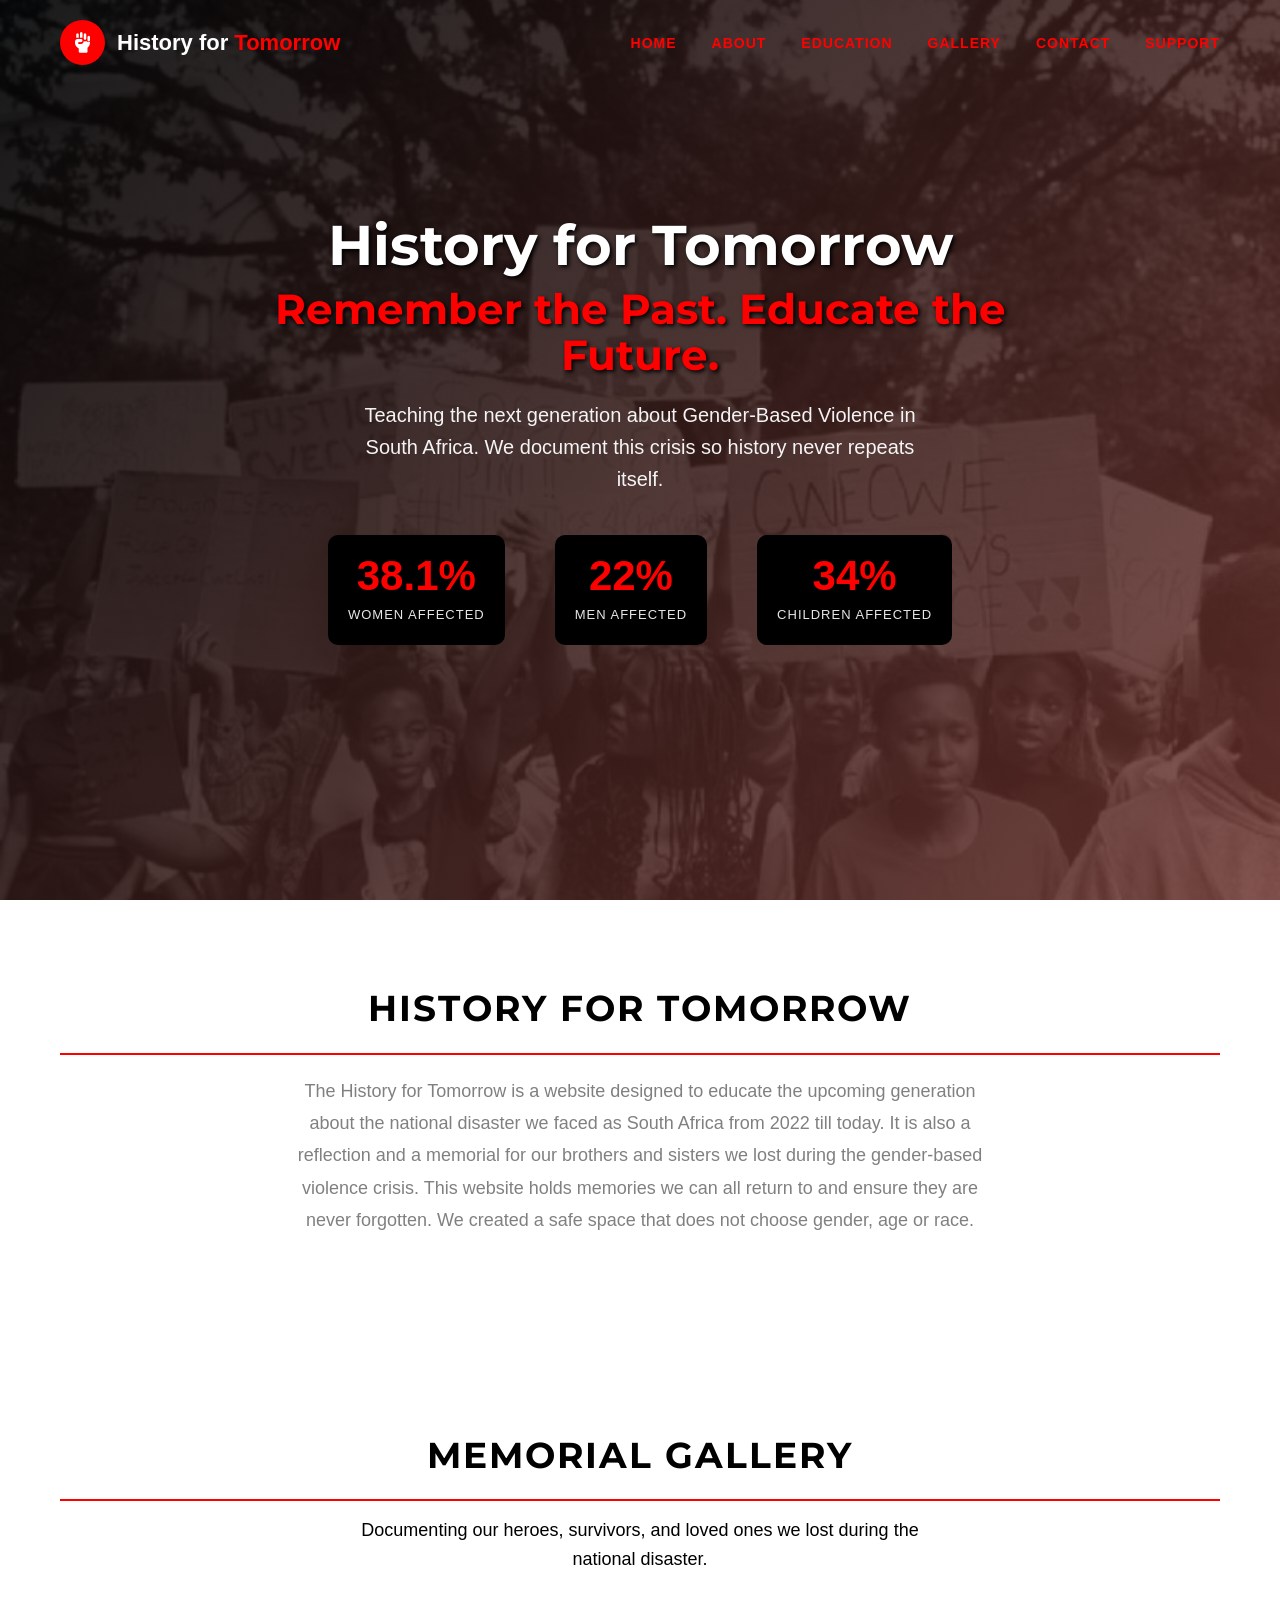
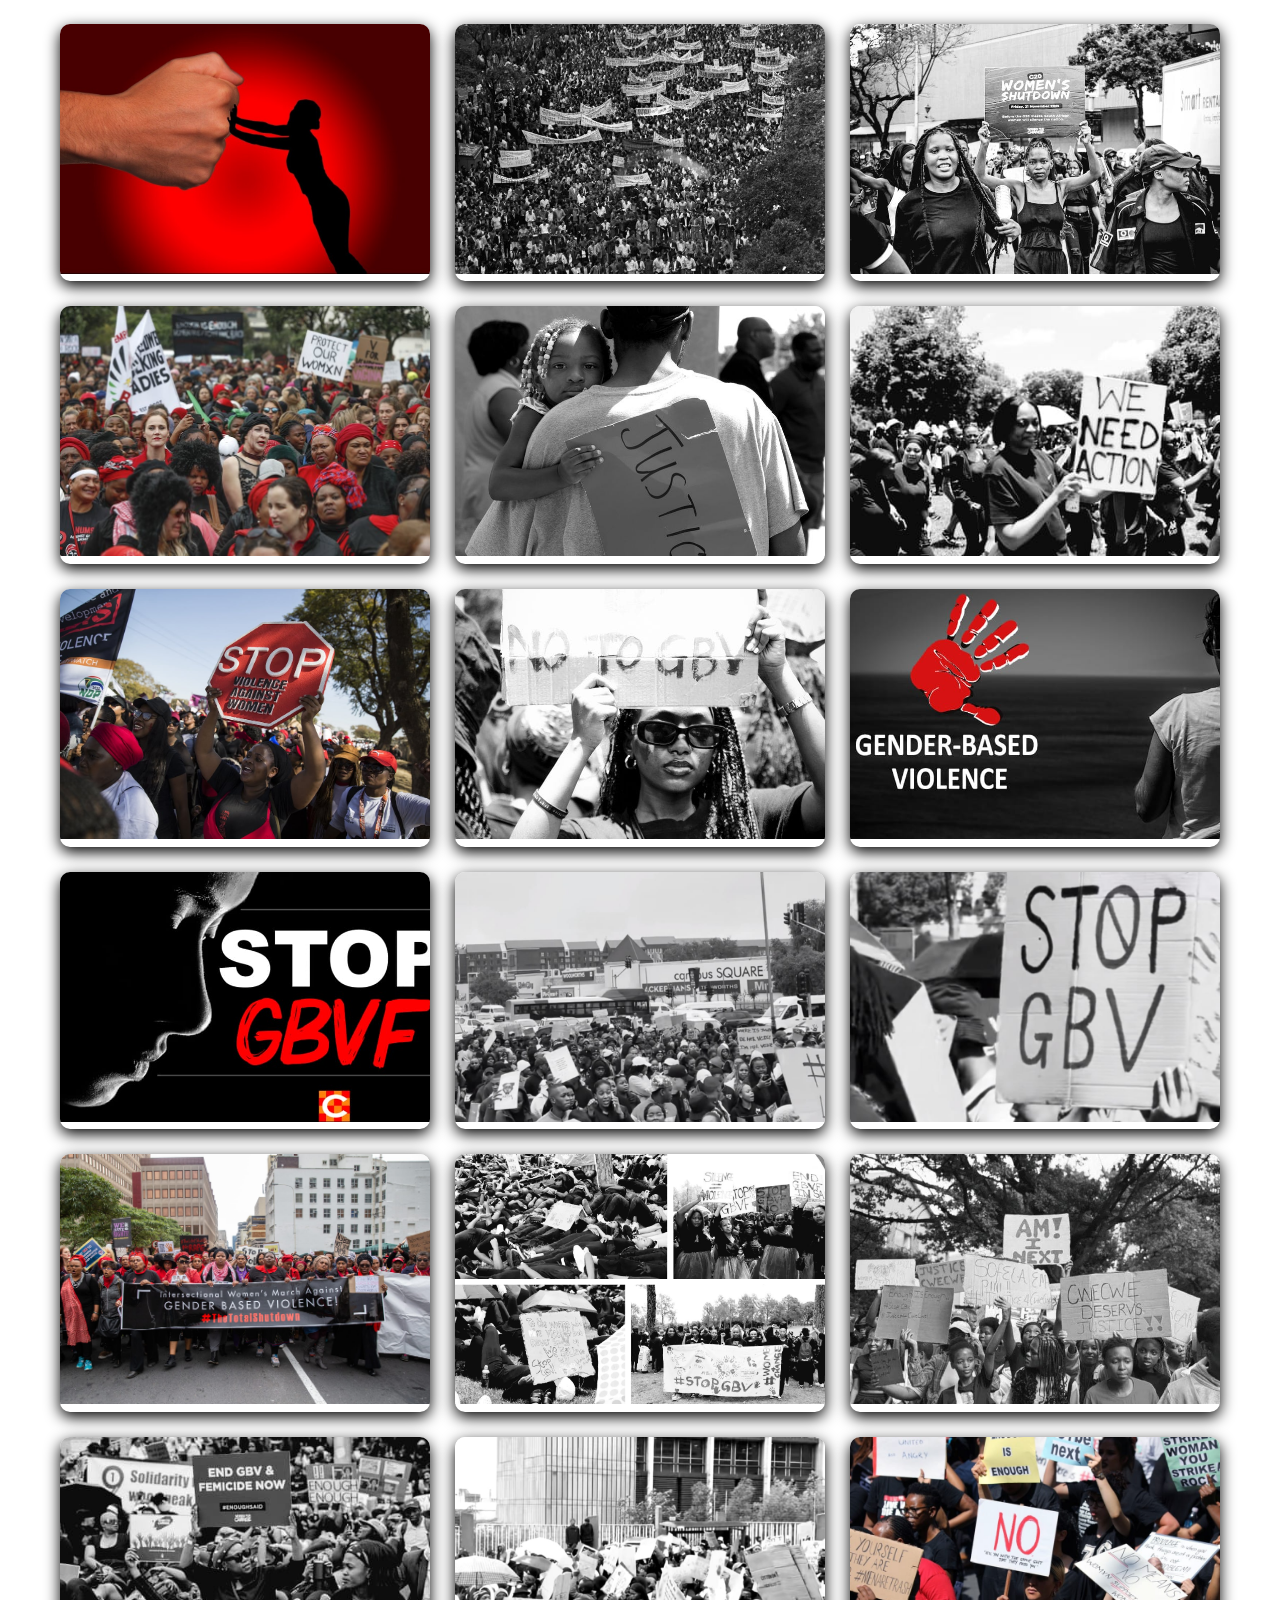
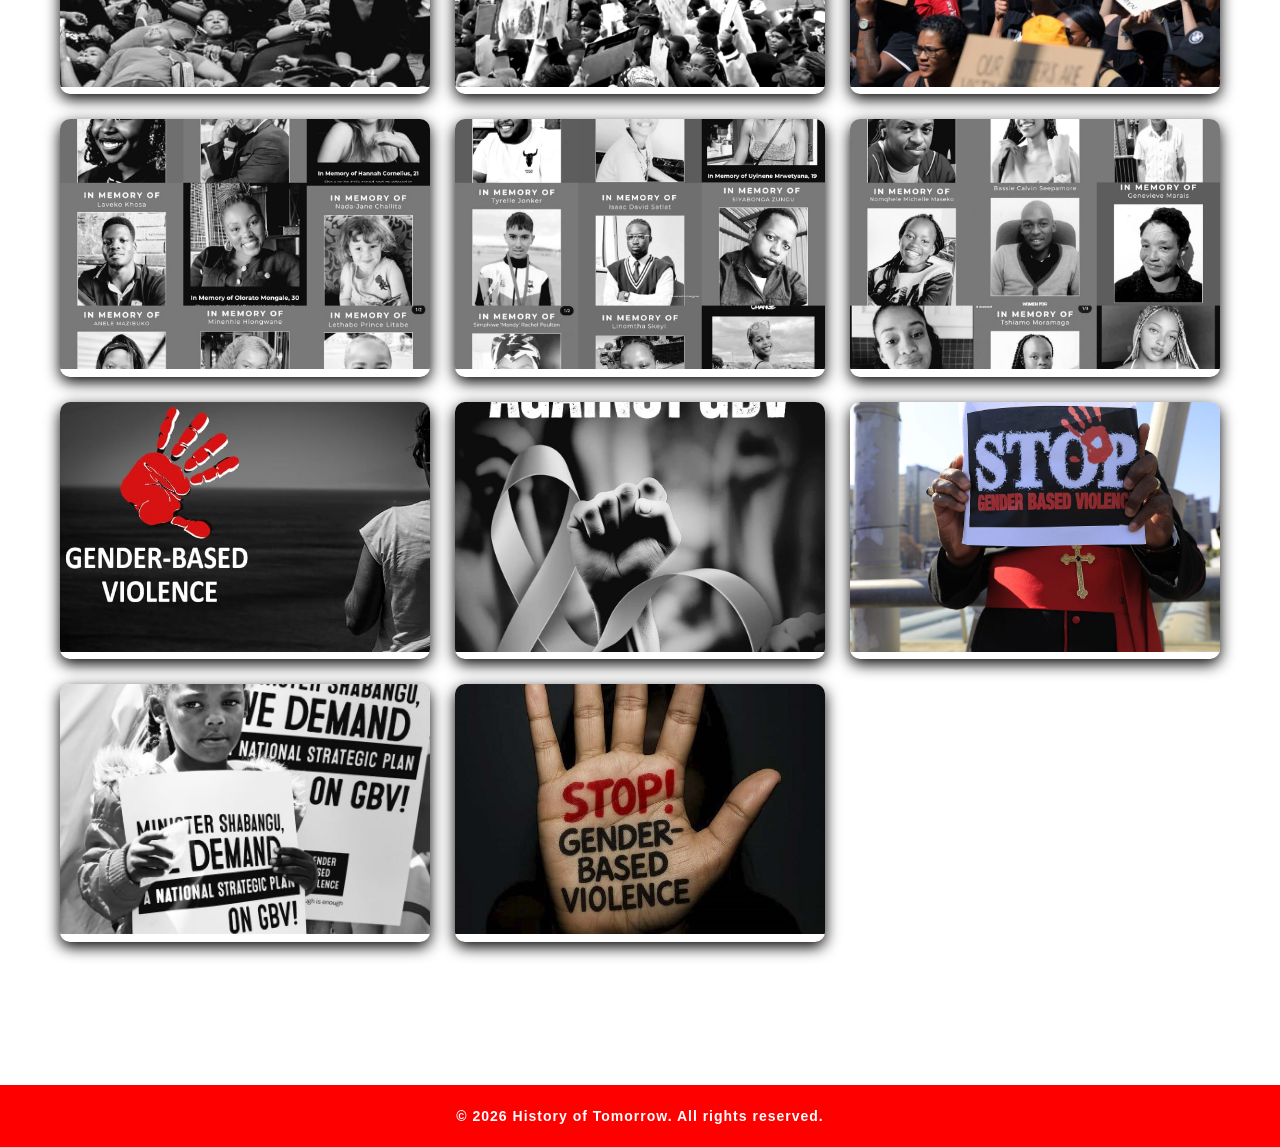
==== commit 92f178e4: "Updated project files" ====
--- a/index.html
+++ b/index.html
@@ -28,10 +28,13 @@
             <li><a href="education.html">Education</a></li>
             <li><a href="#gallery">Gallery</a></li>
             <li><a href="contact.html">Contact</a></li>
+            <li><a href="support.html>">Support</a></li>
+       
         </ul>
+    
     </nav>
 
-    <!-- Hero Section -->
+    
     <section class="hero" id="home">
         <div class="hero-content">
             <h1>
--- a/style.css
+++ b/style.css
@@ -860,4 +860,202 @@
     color: white;
     letter-spacing: 1px;
 }
-
+/* SUPPORT PAGE */
+.support-hero {
+    min-height: 55vh;
+    display: flex;
+    align-items: center;
+    justify-content: center;
+    text-align: center;
+    padding: 120px 20px 80px;
+    background: linear-gradient(rgba(255,255,255,0.88), rgba(255,255,255,0.88)),
+                url('https://images.unsplash.com/photo-1529156069898-49953e39b3ac?auto=format&fit=crop&w=1400&q=80') center/cover no-repeat;
+}
+
+.support-hero-content {
+    max-width: 900px;
+}
+
+.support-hero h1 {
+    font-size: 3rem;
+    font-weight: 800;
+    color: #000;
+    margin-bottom: 20px;
+    text-transform: uppercase;
+    letter-spacing: 2px;
+}
+
+.support-hero p {
+    font-size: 1.2rem;
+    color: #555;
+    line-height: 1.8;
+}
+
+.support-section {
+    padding: 80px 60px;
+    background: #f8f8f8;
+}
+
+.section-title {
+    text-align: center;
+    font-size: 2.4rem;
+    margin-bottom: 50px;
+    color: #000;
+    text-transform: uppercase;
+    letter-spacing: 2px;
+}
+
+.support-cards {
+    display: grid;
+    grid-template-columns: repeat(3, 1fr);
+    gap: 30px;
+}
+
+.support-card {
+    background: #fff;
+    padding: 35px 25px;
+    border-radius: 18px;
+    text-align: center;
+    box-shadow: 0 8px 25px rgba(0,0,0,0.08);
+    transition: transform 0.3s ease, box-shadow 0.3s ease;
+}
+
+.support-card:hover {
+    transform: translateY(-8px);
+    box-shadow: 0 14px 30px rgba(0,0,0,0.12);
+}
+
+.support-card i {
+    font-size: 2.5rem;
+    color: red;
+    margin-bottom: 20px;
+}
+
+.support-card h3 {
+    font-size: 1.4rem;
+    margin-bottom: 15px;
+    color: #000;
+}
+
+.support-card p {
+    font-size: 1rem;
+    color: #666;
+    line-height: 1.7;
+    margin-bottom: 25px;
+}
+
+.support-btn {
+    display: inline-block;
+    padding: 12px 24px;
+    background: red;
+    color: #fff;
+    text-decoration: none;
+    border-radius: 30px;
+    font-weight: 600;
+    transition: 0.3s ease;
+}
+
+.support-btn:hover {
+    background: #000;
+    color: #fff;
+}
+
+.support-message {
+    padding: 80px 20px;
+    background: white;
+}
+
+.support-message-box {
+    max-width: 850px;
+    margin: 0 auto;
+    text-align: center;
+    background: #fff;
+    border: 2px solid red;
+    border-radius: 18px;
+    padding: 40px 30px;
+    box-shadow: 0 8px 25px rgba(0,0,0,0.07);
+}
+
+.support-message-box h2 {
+    font-size: 2rem;
+    margin-bottom: 20px;
+    color: #000;
+}
+
+.support-message-box p {
+    font-size: 1.1rem;
+    color: #555;
+    line-height: 1.8;
+}
+
+.support-footer {
+    background: #111;
+    color: #fff;
+    text-align: center;
+    padding: 25px 15px;
+}
+
+.active-link {
+    color: black !important;
+}
+
+/* MOBILE */
+@media (max-width: 900px) {
+    .support-cards {
+        grid-template-columns: 1fr;
+    }
+
+    .support-section {
+        padding: 60px 20px;
+    }
+
+    .support-hero h1 {
+        font-size: 2.2rem;
+    }
+
+    .support-hero p {
+        font-size: 1rem;
+    }
+}
+@media (max-width: 992px) {
+    #navbar {
+        flex-direction: column;
+        gap: 16px;
+        padding: 18px 20px;
+        text-align: center;
+    }
+
+    .nav-links {
+        flex-wrap: wrap;
+        justify-content: center;
+        gap: 16px;
+    }
+
+    section,
+    .gallery-section {
+        padding: 120px 20px 60px;
+    }
+
+    .gallery-grid {
+        grid-template-columns: repeat(2, 1fr);
+        gap: 18px;
+    }
+
+    .gallery-grid img {
+        height: 220px;
+    }
+
+    .logo-text {
+        font-size: 16px;
+    }
+}
+
+@media (max-width: 576px) {
+    .gallery-grid {
+        grid-template-columns: 1fr;
+    }
+
+    .gallery-grid img {
+        height: 230px;
+    }
+}
